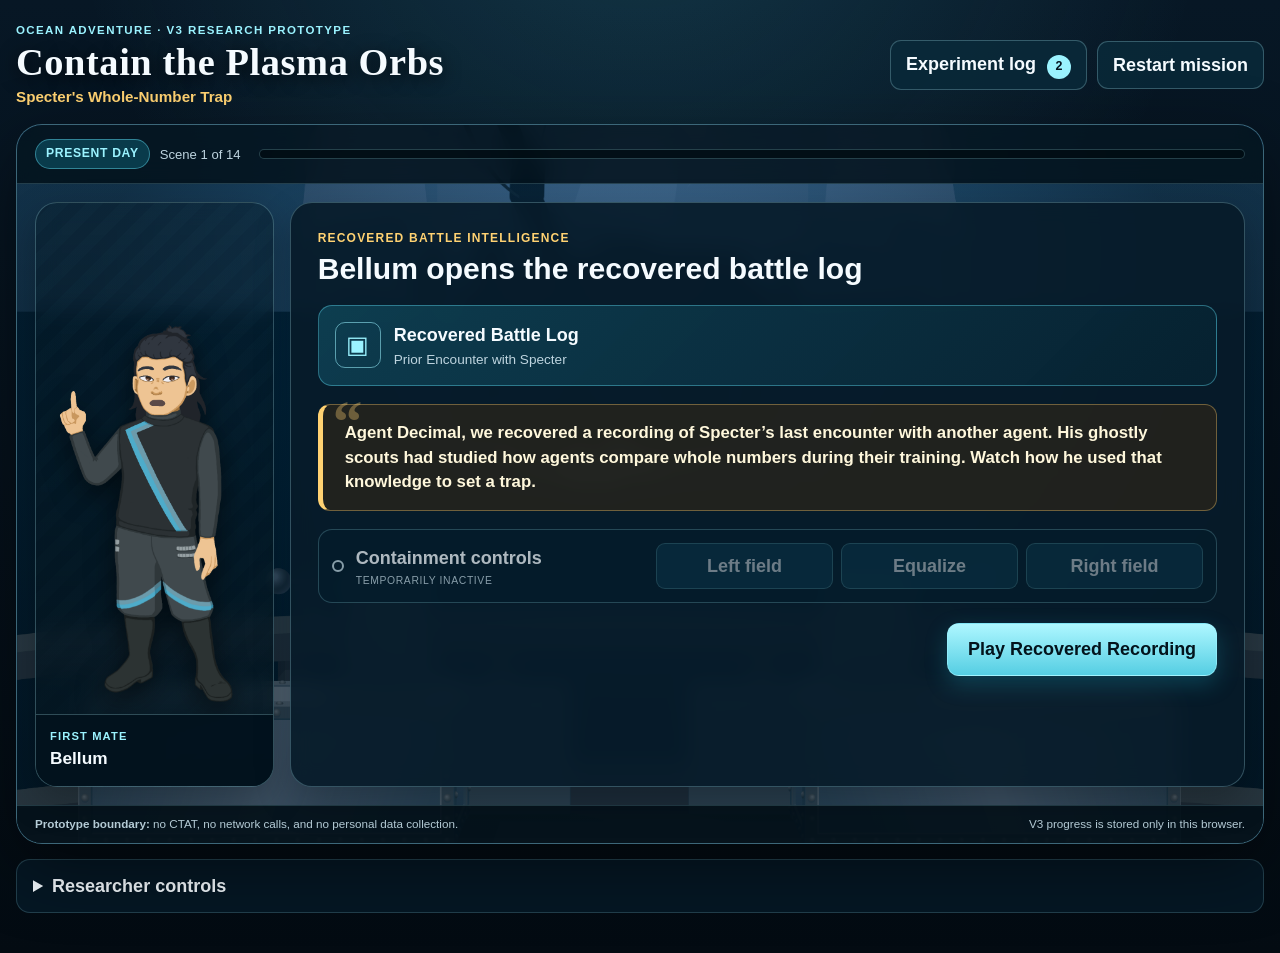
==== index.html @ 205484e8 "Publish whole-number-bias tutor" ====
<!doctype html>
<html lang="en">
<head>
  <meta charset="utf-8">
  <meta name="viewport" content="width=device-width, initial-scale=1">
  <meta name="color-scheme" content="dark">
  <meta name="description" content="A CTAT-free Ocean Adventure V3 research prototype for repairing deceptive overgeneralization in decimal comparison.">
  <title>Ocean Adventure — Specter’s Whole-Number Trap · V3</title>
  <link rel="icon" type="image/png" href="assets/bellum-headshot.png">
  <link rel="stylesheet" href="styles.css">
  <script defer src="app.js"></script>
</head>
<body>
  <a class="skip-link" href="#mission-frame">Skip to the mission</a>

  <div class="app-shell">
    <header class="app-header">
      <div class="brand-lockup">
        <p class="brand-kicker">Ocean Adventure · V3 research prototype</p>
        <h1>Contain the Plasma Orbs</h1>
        <p class="brand-subtitle">Specter's Whole-Number Trap</p>
      </div>

      <div class="app-actions" aria-label="Prototype controls">
        <button class="utility-button" id="log-toggle" type="button" aria-controls="log-drawer" aria-expanded="false">
          Experiment log <span class="count-badge" id="event-count">0</span>
        </button>
        <button class="utility-button" id="restart-button" type="button">Restart mission</button>
      </div>
    </header>

    <main class="mission-frame" id="mission-frame" tabindex="-1">
      <div class="scene-art" aria-hidden="true">
        <img class="ocean-background" src="assets/ocean-background.png" alt="">
        <div class="ocean-shade"></div>
        <img class="trap-deck" src="assets/trap-deck.png" alt="">
        <img class="trap-open-overlay" id="trap-open-overlay" src="assets/trap-open-left.png" alt="" hidden>
      </div>

      <header class="mission-header">
        <div class="mission-heading">
          <span class="phase-pill" id="phase-label">Mission briefing</span>
          <span class="screen-counter" id="screen-counter">Step 1</span>
        </div>
        <div class="progress-track" role="progressbar" aria-label="Mission progress" aria-valuemin="0" aria-valuemax="100" aria-valuenow="0" id="progress-track">
          <span class="progress-fill" id="progress-fill"></span>
        </div>
      </header>

      <div class="stage-layout">
        <aside class="character-card" id="character-card" aria-label="Current speaker">
          <div class="character-portrait-wrap">
            <img class="character-portrait" id="character-portrait" src="assets/first-mate-explain.png" alt="Bellum, Agent Decimal's First Mate">
          </div>
          <div class="speaker-tag">
            <span class="speaker-role" id="speaker-role">First Mate</span>
            <strong id="speaker-name">Bellum</strong>
          </div>
        </aside>

        <section class="screen-card" id="screen-mount" aria-live="off"></section>

        <aside class="radar-card" id="radar-panel" aria-labelledby="radar-title" hidden>
          <div class="radar-header">
            <div>
              <p class="radar-kicker">Training instrument</p>
              <h2 id="radar-title">Place-Value Radar</h2>
            </div>
            <span class="training-state" id="radar-state-badge">Training support</span>
          </div>
          <div class="radar-screen" id="radar-screen" aria-live="polite"></div>
        </aside>
      </div>

      <footer class="mission-footer">
        <p><strong>Prototype boundary:</strong> no CTAT, no network calls, and no personal data collection.</p>
        <span id="save-status" role="status" aria-live="polite">Progress is stored only in this browser.</span>
      </footer>
    </main>

    <details class="research-tools">
      <summary>Researcher controls</summary>
      <div class="research-tools-grid">
        <label for="screen-jump">
          Jump to a prototype screen
          <select id="screen-jump"></select>
        </label>
        <button class="secondary-button" id="jump-button" type="button">Jump</button>
        <button class="secondary-button" id="download-json" type="button">Download JSON log</button>
        <button class="secondary-button" id="download-csv" type="button">Download CSV log</button>
        <button class="danger-button" id="clear-data" type="button">Clear all local data</button>
      </div>
      <p class="research-note">Jumping is for design review. It is recorded in the local log and should not be used during a learner run.</p>
    </details>
  </div>

  <aside class="log-drawer" id="log-drawer" aria-labelledby="log-title" hidden>
    <div class="log-drawer-header">
      <div>
        <p class="radar-kicker">Local only</p>
        <h2 id="log-title">Experiment log</h2>
      </div>
      <button class="icon-button" id="log-close" type="button" aria-label="Close experiment log">×</button>
    </div>
    <p class="log-description">Initial comparisons and place-value proof actions are logged separately. No information leaves this device.</p>
    <div class="log-summary" id="log-summary"></div>
    <div class="log-table-wrap">
      <table>
        <thead>
          <tr>
            <th scope="col">Time</th>
            <th scope="col">Screen</th>
            <th scope="col">Event</th>
            <th scope="col">Response</th>
            <th scope="col">Correct</th>
          </tr>
        </thead>
        <tbody id="log-table-body"></tbody>
      </table>
    </div>
  </aside>

  <div class="drawer-backdrop" id="drawer-backdrop" hidden></div>
  <div class="toast" id="toast" role="status" aria-live="polite" hidden></div>
</body>
</html>
---- styles.css ----
:root {
  --ink: #f5fbff;
  --muted: #bed4df;
  --navy-950: #06131f;
  --navy-900: #091d2c;
  --navy-850: #0c2637;
  --navy-800: #10364a;
  --navy-700: #15516a;
  --cyan: #5ed7ed;
  --cyan-bright: #9bf3ff;
  --cyan-deep: #1687a1;
  --gold: #ffd272;
  --gold-deep: #b97917;
  --green: #7ce2a2;
  --green-deep: #155b3b;
  --red: #ff9a9a;
  --red-deep: #743039;
  --panel: rgba(7, 27, 41, 0.91);
  --panel-soft: rgba(13, 45, 62, 0.82);
  --border: rgba(164, 224, 237, 0.28);
  --shadow: 0 24px 70px rgba(0, 0, 0, 0.42);
  --radius-lg: 22px;
  --radius-md: 15px;
  --focus: 0 0 0 4px rgba(255, 210, 114, 0.48);
  font-family: Arial, Helvetica, sans-serif;
}

* {
  box-sizing: border-box;
}

[hidden] {
  display: none !important;
}

html {
  min-width: 320px;
  background: var(--navy-950);
}

body {
  min-height: 100vh;
  margin: 0;
  color: var(--ink);
  background:
    radial-gradient(circle at 50% -15%, rgba(68, 181, 211, 0.2), transparent 45%),
    linear-gradient(180deg, #071725 0%, #030b12 100%);
  font-size: 18px;
  line-height: 1.45;
}

button,
select,
input {
  font: inherit;
}

button,
select {
  min-height: 44px;
}

button {
  border: 0;
}

button:focus-visible,
select:focus-visible,
input:focus-visible,
summary:focus-visible,
[tabindex]:focus-visible {
  outline: none;
  box-shadow: var(--focus);
}

button:disabled {
  cursor: not-allowed;
  opacity: 0.62;
}

.skip-link {
  position: fixed;
  top: 10px;
  left: 10px;
  z-index: 100;
  padding: 10px 14px;
  color: var(--navy-950);
  background: var(--gold);
  border-radius: 8px;
  font-weight: 700;
  transform: translateY(-160%);
  transition: transform 160ms ease;
}

.skip-link:focus {
  transform: translateY(0);
}

.app-shell {
  width: min(1420px, calc(100% - 32px));
  margin: 0 auto;
  padding: 22px 0 40px;
}

.app-header {
  display: flex;
  align-items: center;
  justify-content: space-between;
  gap: 24px;
  margin-bottom: 16px;
}

.brand-lockup h1 {
  margin: 0;
  font-family: Georgia, "Times New Roman", serif;
  font-size: clamp(1.7rem, 3vw, 2.65rem);
  line-height: 1.05;
  letter-spacing: 0.015em;
  text-shadow: 0 3px 18px rgba(0, 0, 0, 0.75);
}

.brand-kicker,
.radar-kicker {
  margin: 0 0 3px;
  color: var(--cyan-bright);
  font-size: 0.72rem;
  font-weight: 800;
  letter-spacing: 0.12em;
  text-transform: uppercase;
}

.brand-subtitle {
  margin: 4px 0 0;
  color: var(--gold);
  font-size: 0.95rem;
  font-weight: 700;
}

.app-actions {
  display: flex;
  align-items: center;
  justify-content: flex-end;
  gap: 10px;
  flex-wrap: wrap;
}

.utility-button,
.secondary-button,
.danger-button,
.icon-button {
  cursor: pointer;
  border: 1px solid var(--border);
  border-radius: 11px;
  color: var(--ink);
  background: rgba(10, 42, 58, 0.88);
  font-weight: 700;
  transition: transform 140ms ease, border-color 140ms ease, background 140ms ease;
}

.utility-button,
.secondary-button,
.danger-button {
  padding: 10px 15px;
}

.utility-button:hover,
.secondary-button:hover,
.icon-button:hover {
  border-color: rgba(126, 231, 247, 0.7);
  background: rgba(18, 76, 97, 0.96);
  transform: translateY(-1px);
}

.danger-button {
  border-color: rgba(255, 154, 154, 0.48);
  color: #ffe7e7;
  background: rgba(99, 35, 43, 0.82);
}

.danger-button:hover {
  background: rgba(126, 42, 52, 0.96);
}

.count-badge {
  display: inline-grid;
  place-items: center;
  min-width: 24px;
  min-height: 24px;
  margin-left: 6px;
  padding: 0 6px;
  border-radius: 999px;
  color: var(--navy-950);
  background: var(--cyan-bright);
  font-size: 0.78rem;
}

.mission-frame {
  position: relative;
  isolation: isolate;
  display: flex;
  min-height: 720px;
  flex-direction: column;
  overflow: hidden;
  border: 1px solid rgba(151, 223, 239, 0.35);
  border-radius: 26px;
  background: #0a2638;
  box-shadow: var(--shadow);
}

.scene-art {
  position: absolute;
  inset: 0;
  z-index: -2;
  overflow: hidden;
}

.ocean-background,
.trap-deck,
.trap-open-overlay {
  position: absolute;
  width: 100%;
  height: 100%;
  object-fit: cover;
  object-position: center center;
}

.ocean-background {
  inset: 0;
  filter: saturate(0.95) contrast(1.06);
  transform: scale(1.015);
}

.ocean-shade {
  position: absolute;
  inset: 0;
  background:
    linear-gradient(180deg, rgba(4, 18, 28, 0.28), rgba(3, 14, 23, 0.67)),
    radial-gradient(circle at 50% 45%, transparent 0 24%, rgba(2, 15, 24, 0.52) 78%);
}

.trap-deck,
.trap-open-overlay {
  top: auto;
  bottom: -2%;
  height: 68%;
  object-position: center bottom;
  opacity: 0.34;
  pointer-events: none;
}

.trap-open-overlay {
  z-index: 1;
  opacity: 0.58;
  animation: trap-flash 900ms ease both;
}

.mission-header {
  display: grid;
  grid-template-columns: auto minmax(200px, 1fr);
  align-items: center;
  gap: 18px;
  padding: 14px 18px;
  border-bottom: 1px solid rgba(154, 224, 239, 0.2);
  background: rgba(3, 17, 27, 0.84);
  backdrop-filter: blur(12px);
}

.mission-heading {
  display: flex;
  align-items: center;
  gap: 10px;
}

.phase-pill {
  display: inline-flex;
  align-items: center;
  min-height: 30px;
  padding: 5px 10px;
  border: 1px solid rgba(96, 218, 238, 0.46);
  border-radius: 999px;
  color: var(--cyan-bright);
  background: rgba(14, 76, 95, 0.7);
  font-size: 0.76rem;
  font-weight: 800;
  letter-spacing: 0.055em;
  text-transform: uppercase;
}

.screen-counter {
  color: var(--muted);
  font-size: 0.82rem;
  white-space: nowrap;
}

.progress-track {
  position: relative;
  height: 10px;
  overflow: hidden;
  border: 1px solid rgba(151, 223, 239, 0.24);
  border-radius: 999px;
  background: rgba(0, 10, 17, 0.7);
}

.progress-fill {
  display: block;
  width: 0;
  height: 100%;
  border-radius: inherit;
  background: linear-gradient(90deg, var(--cyan-deep), var(--cyan-bright));
  box-shadow: 0 0 18px rgba(94, 215, 237, 0.6);
  transition: width 340ms ease;
}

.stage-layout {
  display: grid;
  grid-template-columns: minmax(155px, 0.65fr) minmax(460px, 1.85fr) minmax(235px, 0.95fr);
  gap: 16px;
  flex: 1;
  align-items: stretch;
  padding: 18px;
}

.character-card,
.screen-card,
.radar-card {
  border: 1px solid var(--border);
  border-radius: var(--radius-lg);
  box-shadow: 0 14px 36px rgba(0, 0, 0, 0.24);
  backdrop-filter: blur(10px);
}

.character-card {
  position: relative;
  display: flex;
  min-height: 0;
  flex-direction: column;
  justify-content: flex-end;
  overflow: hidden;
  background:
    linear-gradient(180deg, rgba(5, 25, 38, 0.46), rgba(4, 22, 33, 0.92)),
    repeating-linear-gradient(135deg, transparent 0 12px, rgba(94, 215, 237, 0.035) 12px 24px);
}

.character-portrait-wrap {
  display: flex;
  min-height: 300px;
  flex: 1;
  align-items: flex-end;
  justify-content: center;
  overflow: hidden;
  padding: 12px 6px 0;
}

.character-portrait {
  display: block;
  width: min(100%, 250px);
  max-height: 430px;
  object-fit: contain;
  object-position: center bottom;
  filter: drop-shadow(0 10px 14px rgba(0, 0, 0, 0.52));
  animation: character-in 320ms ease both;
}

.speaker-tag {
  position: relative;
  z-index: 2;
  padding: 13px 14px 15px;
  border-top: 1px solid var(--border);
  background: rgba(3, 19, 30, 0.93);
}

.speaker-tag strong {
  display: block;
  font-size: 1.08rem;
}

.speaker-role {
  display: block;
  margin-bottom: 2px;
  color: var(--cyan-bright);
  font-size: 0.7rem;
  font-weight: 800;
  letter-spacing: 0.1em;
  text-transform: uppercase;
}

.screen-card {
  min-width: 0;
  padding: clamp(18px, 2.1vw, 28px);
  background: var(--panel);
}

.screen-card h2,
.radar-card h2,
.log-drawer h2 {
  margin: 0;
  line-height: 1.14;
}

.screen-card h2 {
  font-size: clamp(1.45rem, 2.35vw, 2.05rem);
}

.screen-kicker {
  margin: 0 0 5px;
  color: var(--gold);
  font-size: 0.75rem;
  font-weight: 800;
  letter-spacing: 0.1em;
  text-transform: uppercase;
}

.screen-lead {
  margin: 10px 0 0;
  color: #e9f8ff;
  font-size: 1.02rem;
}

.dialogue-quote {
  position: relative;
  margin: 18px 0;
  padding: 16px 18px 16px 22px;
  border: 1px solid rgba(255, 210, 114, 0.36);
  border-left: 5px solid var(--gold);
  border-radius: 12px;
  color: #fff8dc;
  background: rgba(80, 48, 12, 0.36);
  font-size: 1.05rem;
  font-weight: 700;
}

.dialogue-quote::before {
  content: "“";
  position: absolute;
  top: -12px;
  left: 10px;
  color: rgba(255, 210, 114, 0.35);
  font-family: Georgia, serif;
  font-size: 3.7rem;
  line-height: 1;
}

.info-callout,
.boundary-card,
.sail-card,
.feedback-panel {
  border-radius: var(--radius-md);
}

.info-callout {
  display: flex;
  gap: 12px;
  align-items: flex-start;
  margin: 18px 0;
  padding: 14px 16px;
  border: 1px solid rgba(94, 215, 237, 0.3);
  color: #dff9ff;
  background: rgba(20, 96, 117, 0.3);
}

.callout-icon {
  display: inline-grid;
  width: 30px;
  height: 30px;
  flex: 0 0 30px;
  place-items: center;
  border-radius: 50%;
  color: var(--navy-950);
  background: var(--cyan-bright);
  font-weight: 900;
}

.screen-actions {
  display: flex;
  align-items: center;
  justify-content: flex-end;
  gap: 10px;
  margin-top: 20px;
}

.primary-button {
  min-height: 50px;
  padding: 12px 20px;
  cursor: pointer;
  border: 1px solid rgba(155, 243, 255, 0.64);
  border-radius: 12px;
  color: #03131c;
  background: linear-gradient(180deg, #aef7ff, #55cee3);
  box-shadow: 0 8px 22px rgba(24, 153, 179, 0.3);
  font-weight: 900;
  transition: transform 140ms ease, filter 140ms ease;
}

.primary-button:hover:not(:disabled) {
  filter: brightness(1.07);
  transform: translateY(-2px);
}

.trial-intro {
  margin-bottom: 14px;
}

.orb-readings {
  display: grid;
  grid-template-columns: minmax(0, 1fr) auto minmax(0, 1fr);
  gap: 12px;
  align-items: center;
  margin: 16px 0 20px;
}

.orb-card {
  position: relative;
  display: grid;
  min-height: 112px;
  place-items: center;
  overflow: hidden;
  padding: 14px 12px;
  border: 1px solid rgba(151, 223, 239, 0.4);
  border-radius: 18px;
  background:
    radial-gradient(circle at 50% 42%, rgba(95, 225, 244, 0.22), transparent 42%),
    rgba(7, 39, 55, 0.88);
}

.orb-card img {
  position: absolute;
  top: 50%;
  left: 50%;
  width: 96px;
  height: 96px;
  object-fit: contain;
  opacity: 0.42;
  filter: drop-shadow(0 0 14px rgba(129, 234, 255, 0.6));
  transform: translate(-50%, -50%);
  animation: orb-drift 3.8s ease-in-out infinite;
}

.orb-card:nth-child(3) img {
  animation-delay: -1.7s;
}

.orb-side-label,
.orb-value {
  position: relative;
  z-index: 1;
}

.orb-side-label {
  align-self: start;
  color: var(--muted);
  font-size: 0.66rem;
  font-weight: 800;
  letter-spacing: 0.12em;
  text-transform: uppercase;
}

.orb-value {
  align-self: end;
  color: white;
  font-size: clamp(2rem, 4.5vw, 3.25rem);
  font-weight: 900;
  letter-spacing: 0.015em;
  line-height: 1;
  text-shadow: 0 4px 14px rgba(0, 0, 0, 0.8);
}

.versus-badge {
  display: grid;
  width: 42px;
  height: 42px;
  place-items: center;
  border: 1px solid rgba(255, 210, 114, 0.48);
  border-radius: 50%;
  color: var(--gold);
  background: rgba(5, 24, 36, 0.88);
  font-size: 0.76rem;
  font-weight: 900;
}

.trial-form {
  display: grid;
  gap: 14px;
}

.question-group {
  min-width: 0;
  margin: 0;
  padding: 0;
  border: 0;
}

.question-group legend {
  width: 100%;
  margin-bottom: 9px;
  color: white;
  font-weight: 800;
}

.question-number {
  display: inline-grid;
  width: 26px;
  height: 26px;
  margin-right: 6px;
  place-items: center;
  border-radius: 50%;
  color: var(--navy-950);
  background: var(--gold);
  font-size: 0.78rem;
}

.choice-grid {
  display: grid;
  grid-template-columns: repeat(2, minmax(0, 1fr));
  gap: 9px;
}

.choice-grid.three-up {
  grid-template-columns: repeat(3, minmax(0, 1fr));
}

.choice-chip {
  position: relative;
  display: flex;
  min-height: 50px;
  align-items: center;
  gap: 9px;
  padding: 10px 12px;
  cursor: pointer;
  border: 1px solid rgba(167, 218, 230, 0.3);
  border-radius: 11px;
  background: rgba(15, 58, 76, 0.72);
  transition: border-color 140ms ease, background 140ms ease, transform 140ms ease;
}

.choice-chip:hover {
  border-color: rgba(155, 243, 255, 0.68);
  background: rgba(22, 80, 100, 0.82);
}

.choice-chip:has(input:checked) {
  border-color: var(--gold);
  background: rgba(132, 86, 21, 0.46);
  box-shadow: 0 0 0 2px rgba(255, 210, 114, 0.18);
}

.choice-chip:has(input:disabled) {
  cursor: default;
}

.choice-chip input {
  width: 20px;
  height: 20px;
  flex: 0 0 20px;
  accent-color: var(--gold);
}

.choice-main {
  display: block;
  font-weight: 800;
}

.choice-detail {
  display: block;
  color: var(--muted);
  font-size: 0.78rem;
}

.form-message {
  min-height: 24px;
  margin: 0;
  color: var(--gold);
  font-size: 0.86rem;
  font-weight: 700;
}

.feedback-panel {
  padding: 15px 16px;
  border: 1px solid rgba(151, 223, 239, 0.34);
  background: rgba(6, 35, 49, 0.92);
}

.feedback-panel.success {
  border-color: rgba(124, 226, 162, 0.56);
  background: rgba(21, 91, 59, 0.38);
}

.feedback-panel.retry {
  border-color: rgba(255, 210, 114, 0.52);
  background: rgba(117, 75, 18, 0.35);
}

.feedback-panel.reveal {
  border-color: rgba(255, 154, 154, 0.5);
  background: rgba(116, 48, 57, 0.36);
}

.feedback-title {
  display: flex;
  align-items: center;
  gap: 8px;
  margin: 0 0 5px;
  font-size: 1rem;
}

.feedback-panel p {
  margin: 7px 0 0;
}

.feedback-detail {
  color: #e7f7fb;
  font-size: 0.9rem;
}

.rule-grid {
  display: grid;
  grid-template-columns: repeat(2, minmax(0, 1fr));
  gap: 13px;
  margin: 18px 0;
}

.boundary-card {
  padding: 16px;
  border: 1px solid rgba(151, 223, 239, 0.34);
  background: rgba(8, 43, 59, 0.82);
}

.boundary-card.new-boundary {
  border-color: rgba(255, 210, 114, 0.5);
  background: rgba(91, 60, 18, 0.4);
}

.boundary-label {
  display: block;
  margin-bottom: 6px;
  color: var(--cyan-bright);
  font-size: 0.72rem;
  font-weight: 900;
  letter-spacing: 0.1em;
  text-transform: uppercase;
}

.new-boundary .boundary-label {
  color: var(--gold);
}

.boundary-card p {
  margin: 0;
}

.sail-grid {
  display: grid;
  grid-template-columns: repeat(4, minmax(0, 1fr));
  gap: 9px;
  margin: 15px 0;
}

.sail-card {
  min-width: 0;
  padding: 12px 10px;
  border: 1px solid rgba(94, 215, 237, 0.3);
  background: rgba(14, 69, 87, 0.5);
  text-align: center;
}

.sail-letter {
  display: grid;
  width: 35px;
  height: 35px;
  margin: 0 auto 6px;
  place-items: center;
  border-radius: 50%;
  color: var(--navy-950);
  background: var(--cyan-bright);
  font-weight: 900;
}

.sail-card strong {
  display: block;
  margin-bottom: 3px;
}

.sail-card span:last-child {
  display: block;
  color: var(--muted);
  font-size: 0.75rem;
}

.radar-card {
  display: flex;
  min-width: 0;
  flex-direction: column;
  overflow: hidden;
  background: rgba(4, 25, 36, 0.92);
}

.radar-header {
  display: flex;
  align-items: flex-start;
  justify-content: space-between;
  gap: 10px;
  padding: 15px;
  border-bottom: 1px solid var(--border);
  background: rgba(10, 49, 64, 0.88);
}

.radar-header h2 {
  font-size: 1.08rem;
}

.battery {
  display: flex;
  flex-direction: column;
  align-items: flex-end;
  gap: 3px;
}

.battery-shell {
  position: relative;
  display: block;
  width: 48px;
  height: 18px;
  padding: 2px;
  border: 2px solid #c8e7ee;
  border-radius: 4px;
}

.battery-shell::after {
  content: "";
  position: absolute;
  top: 3px;
  right: -6px;
  width: 4px;
  height: 8px;
  border-radius: 0 2px 2px 0;
  background: #c8e7ee;
}

.battery-level {
  display: block;
  width: 100%;
  height: 100%;
  border-radius: 1px;
  background: var(--green);
  transition: width 300ms ease, background 300ms ease;
}

.battery-text {
  color: var(--muted);
  font-size: 0.7rem;
  font-weight: 800;
}

.radar-screen {
  position: relative;
  display: flex;
  min-height: 0;
  flex: 1;
  flex-direction: column;
  overflow: hidden;
  padding: 17px 15px;
  background:
    linear-gradient(rgba(56, 188, 208, 0.055) 1px, transparent 1px),
    linear-gradient(90deg, rgba(56, 188, 208, 0.055) 1px, transparent 1px),
    radial-gradient(circle at 50% 30%, rgba(37, 174, 199, 0.15), transparent 48%),
    #031720;
  background-size: 20px 20px, 20px 20px, auto, auto;
}

.radar-screen::after {
  content: "";
  position: absolute;
  inset: -15%;
  pointer-events: none;
  background: conic-gradient(from 0deg at 50% 50%, transparent 0 79%, rgba(95, 229, 246, 0.18) 86%, transparent 92%);
  animation: radar-sweep 4s linear infinite;
}

.radar-content {
  position: relative;
  z-index: 1;
}

.radar-status {
  display: inline-flex;
  align-items: center;
  gap: 7px;
  margin-bottom: 10px;
  color: var(--cyan-bright);
  font-size: 0.72rem;
  font-weight: 900;
  letter-spacing: 0.09em;
  text-transform: uppercase;
}

.status-dot {
  width: 10px;
  height: 10px;
  border: 2px solid currentColor;
  border-radius: 50%;
  box-shadow: 0 0 10px currentColor;
}

.radar-alert {
  margin: 0 0 13px;
  color: #eaffff;
  font-weight: 800;
}

.radar-copy {
  margin: 0;
  color: var(--muted);
  font-size: 0.86rem;
}

.alignment-display {
  display: grid;
  gap: 8px;
  margin: 16px 0;
  padding: 13px;
  border: 1px solid rgba(94, 215, 237, 0.34);
  border-radius: 12px;
  background: rgba(2, 16, 24, 0.76);
}

.aligned-row {
  display: grid;
  grid-template-columns: 30px 1fr;
  align-items: center;
  gap: 8px;
}

.row-label {
  color: var(--muted);
  font-size: 0.65rem;
  font-weight: 900;
}

.digit-string {
  display: flex;
  justify-content: center;
  font-family: "Courier New", monospace;
  font-size: clamp(1.5rem, 2.6vw, 2.15rem);
  font-weight: 900;
  letter-spacing: 0.06em;
}

.digit {
  display: inline-grid;
  min-width: 0.72em;
  place-items: center;
  border-radius: 4px;
}

.digit.difference {
  color: #081821;
  background: var(--gold);
  box-shadow: 0 0 14px rgba(255, 210, 114, 0.5);
}

.manual-screen {
  display: grid;
  min-height: 250px;
  place-items: center;
  text-align: center;
}

.manual-icon {
  display: grid;
  width: 72px;
  height: 72px;
  margin: 0 auto 12px;
  place-items: center;
  border: 2px solid rgba(190, 212, 223, 0.42);
  border-radius: 50%;
  color: var(--muted);
  background: rgba(6, 28, 39, 0.8);
  font-size: 1.8rem;
}

.radar-screen.manual::after,
.radar-screen.complete::after {
  display: none;
}

.radar-screen.manual {
  background:
    repeating-linear-gradient(0deg, transparent 0 3px, rgba(188, 212, 222, 0.035) 3px 4px),
    #07151c;
}

.mission-footer {
  display: flex;
  align-items: center;
  justify-content: space-between;
  gap: 14px;
  padding: 10px 18px;
  border-top: 1px solid rgba(151, 223, 239, 0.2);
  color: #b8cfda;
  background: rgba(3, 16, 25, 0.9);
  font-size: 0.73rem;
}

.mission-footer p {
  margin: 0;
}

.research-tools {
  margin-top: 15px;
  border: 1px solid rgba(151, 223, 239, 0.2);
  border-radius: 14px;
  color: var(--muted);
  background: rgba(7, 27, 41, 0.78);
}

.research-tools summary {
  padding: 13px 16px;
  cursor: pointer;
  color: var(--ink);
  font-weight: 800;
}

.research-tools-grid {
  display: grid;
  grid-template-columns: minmax(260px, 1fr) repeat(4, auto);
  gap: 10px;
  align-items: end;
  padding: 2px 16px 14px;
}

.research-tools label {
  display: grid;
  gap: 5px;
  font-size: 0.78rem;
  font-weight: 700;
}

.research-tools select {
  width: 100%;
  padding: 8px 10px;
  border: 1px solid var(--border);
  border-radius: 9px;
  color: var(--ink);
  background: #0a3041;
}

.research-note {
  margin: 0;
  padding: 0 16px 14px;
  font-size: 0.76rem;
}

.log-drawer {
  position: fixed;
  top: 0;
  right: 0;
  z-index: 60;
  width: min(720px, 100%);
  height: 100vh;
  overflow: auto;
  padding: 22px;
  border-left: 1px solid rgba(151, 223, 239, 0.34);
  color: var(--ink);
  background: #061923;
  box-shadow: -22px 0 60px rgba(0, 0, 0, 0.48);
}

.log-drawer-header {
  display: flex;
  align-items: flex-start;
  justify-content: space-between;
  gap: 16px;
}

.icon-button {
  display: grid;
  width: 46px;
  height: 46px;
  place-items: center;
  padding: 0;
  font-size: 1.65rem;
}

.log-description {
  color: var(--muted);
}

.log-summary {
  display: grid;
  grid-template-columns: repeat(3, minmax(0, 1fr));
  gap: 10px;
  margin: 16px 0;
}

.summary-stat {
  padding: 12px;
  border: 1px solid var(--border);
  border-radius: 11px;
  background: rgba(13, 56, 73, 0.62);
}

.summary-stat strong {
  display: block;
  color: var(--cyan-bright);
  font-size: 1.35rem;
}

.summary-stat span {
  color: var(--muted);
  font-size: 0.74rem;
}

.log-table-wrap {
  overflow: auto;
  border: 1px solid var(--border);
  border-radius: 12px;
}

.log-table-wrap table {
  width: 100%;
  border-collapse: collapse;
  font-size: 0.74rem;
}

.log-table-wrap th,
.log-table-wrap td {
  padding: 9px 10px;
  border-bottom: 1px solid rgba(151, 223, 239, 0.14);
  text-align: left;
  vertical-align: top;
}

.log-table-wrap th {
  position: sticky;
  top: 0;
  color: var(--cyan-bright);
  background: #0a3041;
}

.drawer-backdrop {
  position: fixed;
  inset: 0;
  z-index: 50;
  background: rgba(0, 0, 0, 0.58);
}

.toast {
  position: fixed;
  right: 20px;
  bottom: 20px;
  z-index: 80;
  max-width: min(440px, calc(100% - 40px));
  padding: 13px 16px;
  border: 1px solid rgba(155, 243, 255, 0.58);
  border-radius: 12px;
  color: var(--ink);
  background: #0a3b4d;
  box-shadow: 0 16px 38px rgba(0, 0, 0, 0.4);
  font-weight: 700;
}

.debrief-options {
  display: grid;
  gap: 9px;
  margin: 18px 0;
}

.debrief-options .choice-chip {
  align-items: flex-start;
}

.completion-grid {
  display: grid;
  grid-template-columns: repeat(3, minmax(0, 1fr));
  gap: 10px;
  margin: 18px 0;
}

.completion-stat {
  padding: 14px;
  border: 1px solid var(--border);
  border-radius: 12px;
  background: rgba(11, 57, 74, 0.7);
  text-align: center;
}

.completion-stat strong {
  display: block;
  color: var(--cyan-bright);
  font-size: 1.65rem;
}

.completion-stat span {
  color: var(--muted);
  font-size: 0.76rem;
}

.completion-actions {
  display: flex;
  flex-wrap: wrap;
  gap: 9px;
  justify-content: flex-end;
}

.hidden-visually {
  position: absolute !important;
  width: 1px !important;
  height: 1px !important;
  overflow: hidden !important;
  clip: rect(1px, 1px, 1px, 1px) !important;
  white-space: nowrap !important;
}

@keyframes radar-sweep {
  to { transform: rotate(360deg); }
}

@keyframes orb-drift {
  0%, 100% { transform: translate(-50%, -53%) scale(0.97); }
  50% { transform: translate(-50%, -47%) scale(1.03); }
}

@keyframes character-in {
  from { opacity: 0; transform: translateY(16px); }
  to { opacity: 1; transform: translateY(0); }
}

@keyframes trap-flash {
  0% { opacity: 0; }
  25% { opacity: 0.72; }
  100% { opacity: 0.52; }
}

@media (max-width: 1120px) {
  .stage-layout {
    grid-template-columns: 150px minmax(440px, 1fr) 225px;
    gap: 12px;
    padding: 14px;
  }

  .screen-card {
    padding: 20px;
  }

  .research-tools-grid {
    grid-template-columns: minmax(240px, 1fr) repeat(2, auto);
  }
}

@media (max-width: 930px) {
  .mission-frame {
    min-height: auto;
  }

  .stage-layout {
    grid-template-columns: 135px minmax(0, 1fr);
  }

  .radar-card {
    grid-column: 1 / -1;
    min-height: 310px;
  }

  .radar-header {
    padding: 12px 15px;
  }

  .character-portrait-wrap {
    min-height: 220px;
  }

  .character-portrait {
    max-height: 330px;
  }

  .research-tools-grid {
    grid-template-columns: repeat(2, minmax(0, 1fr));
  }
}

@media (max-width: 720px) {
  body {
    font-size: 17px;
  }

  .app-shell {
    width: min(100% - 20px, 1420px);
    padding-top: 12px;
  }

  .app-header {
    align-items: flex-start;
    flex-direction: column;
  }

  .app-actions {
    width: 100%;
    justify-content: flex-start;
  }

  .mission-header {
    grid-template-columns: 1fr;
  }

  .stage-layout {
    grid-template-columns: 1fr;
    padding: 10px;
  }

  .character-card {
    display: grid;
    grid-template-columns: 104px 1fr;
    min-height: 118px;
  }

  .character-portrait-wrap {
    min-height: 118px;
    padding: 5px;
  }

  .character-portrait {
    max-height: 118px;
  }

  .speaker-tag {
    display: flex;
    flex-direction: column;
    justify-content: center;
    border-top: 0;
    border-left: 1px solid var(--border);
  }

  .screen-card,
  .radar-card {
    grid-column: 1;
  }

  .screen-card {
    padding: 17px;
  }

  .choice-grid,
  .choice-grid.three-up,
  .rule-grid,
  .sail-grid,
  .completion-grid,
  .log-summary {
    grid-template-columns: 1fr;
  }

  .orb-readings {
    gap: 7px;
  }

  .orb-card {
    min-height: 102px;
  }

  .versus-badge {
    width: 34px;
    height: 34px;
  }

  .mission-footer {
    align-items: flex-start;
    flex-direction: column;
  }

  .research-tools-grid {
    grid-template-columns: 1fr;
  }

  .completion-actions,
  .screen-actions {
    align-items: stretch;
    flex-direction: column;
  }

  .completion-actions button,
  .screen-actions button {
    width: 100%;
  }
}

@media (prefers-reduced-motion: reduce) {
  *,
  *::before,
  *::after {
    scroll-behavior: auto !important;
    animation-duration: 0.001ms !important;
    animation-iteration-count: 1 !important;
    transition-duration: 0.001ms !important;
  }
}

/* V3 recovered-recording sequence and place-value interactions */

.stage-layout.radar-absent {
  grid-template-columns: minmax(155px, 0.6fr) minmax(520px, 2.4fr);
}

.training-state {
  display: inline-flex;
  align-items: center;
  min-height: 30px;
  padding: 5px 10px;
  border: 1px solid rgba(255, 210, 114, 0.4);
  border-radius: 999px;
  color: var(--gold);
  background: rgba(80, 48, 12, 0.34);
  font-size: 0.7rem;
  font-weight: 800;
  letter-spacing: 0.04em;
  text-transform: uppercase;
}

.recording-panel,
.archive-banner,
.number-type-badge,
.locked-answer,
.navigation-log,
.manual-handoff-note {
  display: flex;
  align-items: center;
}

.recording-panel {
  gap: 13px;
  margin: 18px 0;
  padding: 16px;
  border: 1px solid rgba(94, 215, 237, 0.42);
  border-radius: 14px;
  background: linear-gradient(135deg, rgba(16, 73, 92, 0.75), rgba(7, 35, 50, 0.86));
}

.recording-panel .recording-icon {
  display: grid;
  width: 46px;
  height: 46px;
  flex: 0 0 46px;
  place-items: center;
  border: 1px solid rgba(155, 243, 255, 0.55);
  border-radius: 10px;
  color: var(--cyan-bright);
  font-size: 1.5rem;
}

.recording-panel strong,
.recording-panel span:not(.recording-icon) {
  display: block;
}

.recording-panel span:not(.recording-icon) {
  margin-top: 2px;
  color: var(--muted);
  font-size: 0.85rem;
}

.archive-banner {
  justify-content: center;
  gap: 9px;
  margin: -6px -6px 18px;
  padding: 8px 12px;
  border: 1px solid rgba(255, 210, 114, 0.42);
  border-radius: 10px;
  color: #fff0bd;
  background: repeating-linear-gradient(135deg, rgba(100, 62, 13, 0.7) 0 12px, rgba(63, 39, 10, 0.78) 12px 24px);
  font-size: 0.72rem;
  letter-spacing: 0.085em;
  text-transform: uppercase;
}

.archive-banner span:last-child {
  color: #e7d6a5;
  letter-spacing: 0.02em;
  text-transform: none;
}

.archive-banner.frozen {
  border-style: dashed;
  background: repeating-linear-gradient(135deg, rgba(35, 76, 88, 0.74) 0 12px, rgba(22, 51, 63, 0.82) 12px 24px);
}

.is-archived .screen-card {
  border-color: rgba(255, 210, 114, 0.34);
  background: rgba(25, 26, 33, 0.94);
}

.number-type-badge {
  width: max-content;
  gap: 8px;
  margin: 13px 0 4px;
  padding: 6px 11px;
  border: 1px solid rgba(155, 243, 255, 0.42);
  border-radius: 8px 20px 20px 8px;
  color: var(--cyan-bright);
  background: rgba(13, 76, 97, 0.64);
  font-size: 0.72rem;
  letter-spacing: 0.09em;
}

.number-type-badge > span {
  display: grid;
  width: 24px;
  height: 24px;
  place-items: center;
  border-radius: 6px;
  color: var(--navy-950);
  background: var(--cyan-bright);
  font-size: 1rem;
  font-weight: 900;
}

.replay-dialogue {
  display: grid;
  gap: 8px;
  margin: 15px 0;
}

.replay-dialogue p {
  margin: 0;
  padding: 11px 13px;
  border-left: 4px solid rgba(255, 210, 114, 0.72);
  border-radius: 8px;
  background: rgba(47, 42, 31, 0.74);
}

.replay-status,
.containment-overload {
  display: flex;
  align-items: center;
  gap: 12px;
  padding: 15px 17px;
  border-radius: 13px;
  font-weight: 900;
  letter-spacing: 0.025em;
}

.replay-status.success {
  border: 1px solid rgba(124, 226, 162, 0.55);
  color: #ddffea;
  background: rgba(21, 91, 59, 0.5);
}

.status-symbol {
  display: grid;
  width: 34px;
  height: 34px;
  flex: 0 0 34px;
  place-items: center;
  border: 2px solid currentColor;
  border-radius: 50%;
}

.specter-line {
  margin-bottom: 4px;
}

.containment-overload {
  border: 2px solid rgba(255, 154, 154, 0.65);
  color: #fff1f1;
  background: repeating-linear-gradient(-45deg, rgba(116, 48, 57, 0.75) 0 12px, rgba(68, 32, 39, 0.82) 12px 24px);
  animation: containment-overload 720ms ease both;
}

.containment-overload > div {
  display: grid;
  gap: 2px;
}

.containment-overload span:not(.large-x) {
  color: #ffe1e1;
  font-size: 0.82rem;
  font-weight: 600;
  letter-spacing: 0;
}

.large-x,
.failure-x {
  display: grid;
  place-items: center;
  border: 3px solid currentColor;
  border-radius: 50%;
  line-height: 1;
}

.large-x {
  width: 52px;
  height: 52px;
  flex: 0 0 52px;
  font-size: 1.7rem;
}

.failure-copy,
.containment-success {
  margin: 10px 0 0;
  padding: 10px 13px;
  border-radius: 10px;
  color: #ffe4e4;
  background: rgba(74, 29, 37, 0.62);
  font-weight: 800;
}

.containment-success {
  color: #dcffea;
  background: rgba(21, 91, 59, 0.48);
}

.failure-stage {
  min-height: 500px;
  display: flex;
  flex-direction: column;
  justify-content: center;
}

.failure-heading {
  display: flex;
  align-items: center;
  justify-content: center;
  gap: 16px;
  color: #fff;
  font-size: clamp(1.75rem, 3.8vw, 3.2rem) !important;
  letter-spacing: 0.045em;
  text-align: center;
  text-shadow: 0 4px 20px rgba(0, 0, 0, 0.85);
  animation: failure-snap 700ms cubic-bezier(.2, .85, .25, 1.25) both;
}

.failure-x {
  width: 74px;
  height: 74px;
  flex: 0 0 74px;
  color: #fff;
  background: rgba(126, 37, 49, 0.9);
  font-size: 2.2rem;
}

.containment-failed {
  opacity: 0;
  margin: 18px auto 4px;
  padding: 10px 18px;
  border: 2px dashed #fff;
  color: white;
  background: rgba(116, 48, 57, 0.86);
  font-size: clamp(1.1rem, 2.3vw, 1.55rem);
  font-weight: 900;
  letter-spacing: 0.11em;
  text-align: center;
  animation: containment-message-in 420ms ease 720ms both;
}

.specter-laugh {
  font-size: clamp(1.1rem, 2.5vw, 1.5rem);
  text-align: center;
}

.character-card.dramatic-specter {
  border-color: rgba(255, 210, 114, 0.68);
  box-shadow: 0 0 0 2px rgba(255, 210, 114, 0.2), 0 20px 55px rgba(0, 0, 0, 0.55);
}

.character-card.dramatic-specter .character-portrait {
  width: min(135%, 390px);
  max-height: 560px;
  animation: specter-reveal 820ms cubic-bezier(.18, .82, .24, 1.18) both;
}

.failure-active .trap-open-overlay {
  opacity: 0.74;
  filter: saturate(1.2) contrast(1.1);
}

.orb-readings.orbs-paused .orb-card img,
.interactive-comparison .orb-card img {
  animation-play-state: paused;
}

.orb-readings.right-chosen .orb-card:nth-child(3) {
  border: 2px solid rgba(255, 154, 154, 0.7);
  box-shadow: inset 0 0 28px rgba(255, 80, 97, 0.18);
}

.orb-readings.left-contained .orb-card:first-child,
.orb-readings.right-contained .orb-card:nth-child(3),
.orb-readings.equal-contained .orb-card {
  border: 2px solid rgba(124, 226, 162, 0.78);
  box-shadow: inset 0 0 32px rgba(124, 226, 162, 0.18), 0 0 0 3px rgba(124, 226, 162, 0.1);
}

.mission-controls-preview {
  display: grid;
  grid-template-columns: minmax(180px, 1.25fr) repeat(3, minmax(90px, 0.7fr));
  gap: 8px;
  margin-top: 18px;
  padding: 13px;
  border: 1px solid rgba(151, 223, 239, 0.32);
  border-radius: 14px;
  background: rgba(4, 29, 43, 0.8);
}

.mission-controls-preview > div {
  display: grid;
  grid-template-columns: 16px 1fr;
  column-gap: 8px;
  align-items: center;
}

.mission-controls-preview small {
  grid-column: 2;
  color: var(--muted);
  font-size: 0.65rem;
  letter-spacing: 0.06em;
}

.control-light {
  grid-row: 1 / 3;
  width: 12px;
  height: 12px;
  border: 2px solid currentColor;
  border-radius: 50%;
  color: var(--muted);
  background: transparent;
}

.mission-controls-preview.active .control-light {
  color: var(--green);
  background: var(--green);
  box-shadow: 0 0 12px rgba(124, 226, 162, 0.7);
}

.mission-controls-preview button {
  min-height: 46px;
  padding: 8px;
  border: 1px solid rgba(151, 223, 239, 0.36);
  border-radius: 9px;
  color: var(--ink);
  background: rgba(14, 69, 89, 0.78);
  font-weight: 800;
}

.mission-controls-preview.active button:disabled {
  opacity: 0.78;
}

.mission-controls-preview.inactive {
  opacity: 0.7;
}

.alignment-workbench,
.proof-workbench {
  margin-top: 18px;
  padding: 17px;
  border: 1px solid rgba(94, 215, 237, 0.34);
  border-radius: 15px;
  background: rgba(7, 38, 54, 0.82);
}

.alignment-workbench h3,
.proof-workbench h3 {
  margin: 0 0 13px;
  font-size: 1rem;
}

.horizontal-readings {
  display: grid;
  grid-template-columns: minmax(0, 1fr) auto minmax(0, 1fr);
  gap: 12px;
  align-items: center;
}

.align-number {
  display: flex;
  min-height: 94px;
  align-items: center;
  justify-content: center;
  padding: 12px;
  border: 1px solid rgba(155, 243, 255, 0.28);
  border-radius: 13px;
  background: rgba(4, 24, 37, 0.86);
}

.align-char,
.raw-digit-button,
.digit-button {
  cursor: pointer;
  color: white;
  font-weight: 900;
}

.align-char {
  width: 52px;
  min-height: 58px;
  padding: 2px;
  border: 1px solid transparent;
  border-radius: 9px;
  background: transparent;
  font-size: clamp(2rem, 4.7vw, 3.2rem);
}

.align-char:hover,
.raw-digit-button:hover,
.digit-button:hover {
  border-color: var(--cyan-bright);
  background: rgba(27, 107, 128, 0.72);
}

.align-char.decimal-point {
  color: var(--gold);
  border-color: rgba(255, 210, 114, 0.38);
}

.align-char.selected,
.raw-digit-button.selected,
.digit-button.selected {
  border-color: var(--gold);
  color: #fff7d8;
  background: rgba(139, 91, 22, 0.72);
  box-shadow: 0 0 0 3px rgba(255, 210, 114, 0.16);
}

.selection-status,
.interaction-note {
  min-height: 25px;
  margin: 10px 0 0;
  color: var(--muted);
  font-size: 0.84rem;
}

.place-grid {
  display: grid;
  grid-template-columns: 64px repeat(var(--data-columns), minmax(58px, 1fr));
  gap: 6px;
  align-items: stretch;
  margin: 15px 0;
  overflow-x: auto;
}

.place-heading,
.place-row-label,
.place-cell {
  display: grid;
  min-width: 58px;
  min-height: 52px;
  place-items: center;
  border-radius: 8px;
}

.place-heading {
  min-height: 34px;
  padding: 4px;
  color: var(--cyan-bright);
  background: rgba(17, 76, 95, 0.5);
  font-size: 0.65rem;
  font-weight: 800;
  line-height: 1.05;
  text-align: center;
  text-transform: uppercase;
}

.place-heading.row-heading {
  min-width: 64px;
  background: transparent;
}

.place-row-label {
  min-width: 64px;
  color: var(--muted);
  font-size: 0.66rem;
  font-weight: 900;
  letter-spacing: 0.08em;
}

.place-cell {
  border: 1px solid rgba(151, 223, 239, 0.28);
  color: white;
  background: rgba(4, 25, 38, 0.88);
  font-size: 1.7rem;
  font-weight: 900;
}

.place-cell.point-cell {
  color: var(--gold);
}

.place-cell.empty-cell {
  border-style: dashed;
  color: rgba(190, 212, 223, 0.58);
  background: rgba(4, 25, 38, 0.42);
  font-size: 1.2rem;
}

.place-cell.emphasized-empty {
  border-width: 2px;
  border-color: var(--gold);
  color: var(--gold);
  box-shadow: inset 0 0 16px rgba(255, 210, 114, 0.12);
}

.digit-button {
  width: 100%;
}

.locked-answer {
  gap: 9px;
  margin: 13px 0;
  padding: 9px 12px;
  border: 1px solid rgba(151, 223, 239, 0.24);
  border-radius: 9px;
  color: var(--muted);
  background: rgba(6, 31, 45, 0.66);
  font-size: 0.8rem;
}

.proof-progress {
  margin-bottom: 5px;
  color: var(--gold);
  font-size: 0.7rem;
  font-weight: 900;
  letter-spacing: 0.08em;
  text-transform: uppercase;
}

.raw-proof-rows {
  display: grid;
  gap: 10px;
  margin: 16px 0;
}

.raw-proof-rows > div {
  display: grid;
  grid-template-columns: 62px 1fr;
  align-items: center;
  gap: 10px;
}

.raw-proof-rows > div > span:first-child {
  color: var(--muted);
  font-size: 0.68rem;
  font-weight: 900;
  letter-spacing: 0.08em;
}

.raw-number {
  display: flex;
  align-items: center;
  justify-content: center;
  min-height: 72px;
  padding: 8px 12px;
  border: 1px solid rgba(151, 223, 239, 0.26);
  border-radius: 11px;
  background: rgba(4, 25, 38, 0.86);
}

.raw-digit-button {
  width: 52px;
  min-height: 54px;
  border: 1px solid transparent;
  border-radius: 8px;
  background: transparent;
  font-size: 2rem;
}

.raw-decimal-point {
  display: grid;
  width: 32px;
  height: 54px;
  place-items: center;
  color: var(--gold);
  font-size: 2rem;
  font-weight: 900;
}

.selection-pair-label {
  margin: 14px 0 3px;
  color: var(--gold);
  font-size: 0.7rem;
  font-weight: 900;
  letter-spacing: 0.09em;
  text-transform: uppercase;
}

.relation-group {
  margin-top: 0;
  padding: 14px;
  border: 1px solid rgba(255, 210, 114, 0.3);
  border-radius: 12px;
  background: rgba(72, 48, 14, 0.35);
}

.relation-group legend {
  margin-bottom: 12px;
}

.inline-relation-row {
  display: grid;
  grid-template-columns: minmax(58px, 1fr) minmax(190px, auto) minmax(58px, 1fr);
  gap: 12px;
  align-items: center;
}

.selected-comparison-digit {
  display: grid;
  min-height: 66px;
  place-items: center;
  border: 1px solid rgba(155, 243, 255, 0.4);
  border-radius: 11px;
  color: #fff3c7;
  background: rgba(4, 25, 38, 0.86);
  font-size: 2rem;
  line-height: 1;
}

.inline-relation-options {
  display: grid;
  grid-template-columns: repeat(3, minmax(56px, 1fr));
  gap: 7px;
}

.inline-relation-options .choice-chip {
  min-height: 58px;
  justify-content: center;
  padding: 7px;
}

.inline-relation-options .choice-chip input {
  position: absolute;
  width: 1px;
  height: 1px;
  opacity: 0;
}

.inline-relation-options .choice-chip:has(input:focus-visible) {
  box-shadow: var(--focus);
}

.inline-relation-options .choice-chip:has(input:disabled) {
  opacity: 0.5;
}

.inline-relation-options .choice-main {
  width: 100%;
  font-size: 1.55rem;
  text-align: center;
}

.form-message.retry {
  color: #ffd6d6;
}

.form-message.success {
  color: var(--green);
}

.final-lock-panel {
  display: flex;
  align-items: center;
  justify-content: center;
  gap: 16px;
  min-height: 210px;
  margin-top: 18px;
  padding: 20px;
  border: 2px solid rgba(124, 226, 162, 0.44);
  border-radius: 16px;
  background: radial-gradient(circle at 18% 50%, rgba(124, 226, 162, 0.16), transparent 32%), rgba(8, 49, 50, 0.78);
}

.final-lock-panel h3 {
  margin: 2px 0;
  color: white;
  font-size: clamp(2rem, 5vw, 3.6rem);
}

.final-lock-panel p {
  margin: 5px 0 0;
  color: var(--muted);
}

.final-lock-icon {
  display: grid;
  width: 70px;
  height: 70px;
  flex: 0 0 70px;
  place-items: center;
  border: 2px solid var(--green);
  border-radius: 50%;
  color: var(--green);
  font-size: 2.2rem;
}

.type-contrast {
  display: grid;
  grid-template-columns: repeat(2, minmax(0, 1fr));
  gap: 12px;
  margin: 17px 0;
}

.type-card {
  padding: 15px;
  border: 1px solid rgba(151, 223, 239, 0.34);
  border-radius: 14px;
  background: rgba(8, 43, 59, 0.82);
}

.type-card.decimal {
  border-style: dashed;
  background: rgba(41, 49, 77, 0.78);
}

.type-card .type-icon {
  display: inline-grid;
  width: 34px;
  height: 34px;
  margin-right: 7px;
  place-items: center;
  border-radius: 8px;
  color: var(--navy-950);
  background: var(--cyan-bright);
  font-weight: 900;
}

.type-card p {
  margin: 10px 0 0;
  color: var(--muted);
  font-size: 0.87rem;
}

.sail-mini {
  display: grid;
  gap: 7px;
  margin: 14px 0 0;
  padding: 0;
  list-style: none;
}

.sail-mini li {
  display: grid;
  grid-template-columns: 30px 1fr;
  align-items: center;
  gap: 8px;
}

.sail-mini strong {
  display: grid;
  width: 30px;
  height: 30px;
  place-items: center;
  border-radius: 7px;
  color: var(--navy-950);
  background: var(--gold);
}

.sail-mini span {
  color: #e5f8fd;
  font-size: 0.78rem;
}

.manual-handoff-note,
.navigation-log {
  gap: 13px;
  margin: 18px 0;
  padding: 16px;
  border: 1px solid rgba(255, 210, 114, 0.4);
  border-radius: 14px;
  background: rgba(70, 47, 14, 0.38);
}

.manual-handoff-note > span,
.navigation-log > span {
  display: grid;
  width: 48px;
  height: 48px;
  flex: 0 0 48px;
  place-items: center;
  border: 1px solid var(--gold);
  border-radius: 50%;
  color: var(--gold);
  font-size: 1.45rem;
}

.manual-handoff-note p,
.navigation-log p {
  margin: 3px 0 0;
  color: var(--muted);
  font-size: 0.86rem;
}

.debrief-options {
  display: grid;
  gap: 10px;
}

@keyframes containment-overload {
  0% { opacity: 0; transform: scale(0.96); }
  45% { opacity: 1; transform: scale(1.025); }
  70% { transform: translateX(-4px); }
  82% { transform: translateX(4px); }
  100% { transform: translateX(0); }
}

@keyframes containment-message-in {
  from { opacity: 0; transform: translateY(8px); }
  to { opacity: 1; transform: translateY(0); }
}

@keyframes failure-snap {
  from { opacity: 0; transform: scale(0.78); }
  to { opacity: 1; transform: scale(1); }
}

@keyframes specter-reveal {
  from { opacity: 0.2; transform: scale(0.78) translateY(18px); }
  to { opacity: 1; transform: scale(1.08) translateY(0); }
}

@media (max-width: 1120px) {
  .stage-layout.radar-absent {
    grid-template-columns: 150px minmax(440px, 1fr);
  }
}

@media (max-width: 930px) {
  .stage-layout.radar-absent {
    grid-template-columns: 135px minmax(0, 1fr);
  }

  .mission-controls-preview {
    grid-template-columns: 1fr repeat(3, minmax(80px, 0.7fr));
  }
}

@media (max-width: 720px) {
  .stage-layout.radar-absent {
    grid-template-columns: 1fr;
  }

  .archive-banner {
    align-items: flex-start;
    flex-direction: column;
  }

  .mission-controls-preview {
    grid-template-columns: 1fr;
  }

  .horizontal-readings {
    grid-template-columns: 1fr;
  }

  .horizontal-readings .versus-badge {
    justify-self: center;
  }

  .type-contrast {
    grid-template-columns: 1fr;
  }

  .place-grid {
    grid-template-columns: 54px repeat(var(--data-columns), minmax(52px, 1fr));
  }

  .place-heading,
  .place-row-label,
  .place-cell {
    min-width: 52px;
  }

  .raw-proof-rows > div {
    grid-template-columns: 1fr;
  }

  .relation-group {
    padding: 11px;
  }

  .inline-relation-row {
    grid-template-columns: minmax(40px, 1fr) minmax(128px, 1.8fr) minmax(40px, 1fr);
    gap: 6px;
  }

  .selected-comparison-digit {
    min-height: 52px;
    font-size: 1.55rem;
  }

  .inline-relation-options {
    grid-template-columns: repeat(3, minmax(0, 1fr));
    gap: 5px;
  }

  .inline-relation-options .choice-chip {
    min-height: 48px;
    padding: 4px;
  }

  .final-lock-panel,
  .failure-heading {
    align-items: center;
    flex-direction: column;
    text-align: center;
  }
}

@media (prefers-reduced-motion: reduce) {
  .character-card.dramatic-specter .character-portrait {
    transform: none;
  }

  .containment-overload,
  .failure-heading {
    transform: none;
  }

  .containment-failed {
    opacity: 1;
    animation: none;
    transform: none;
  }
}
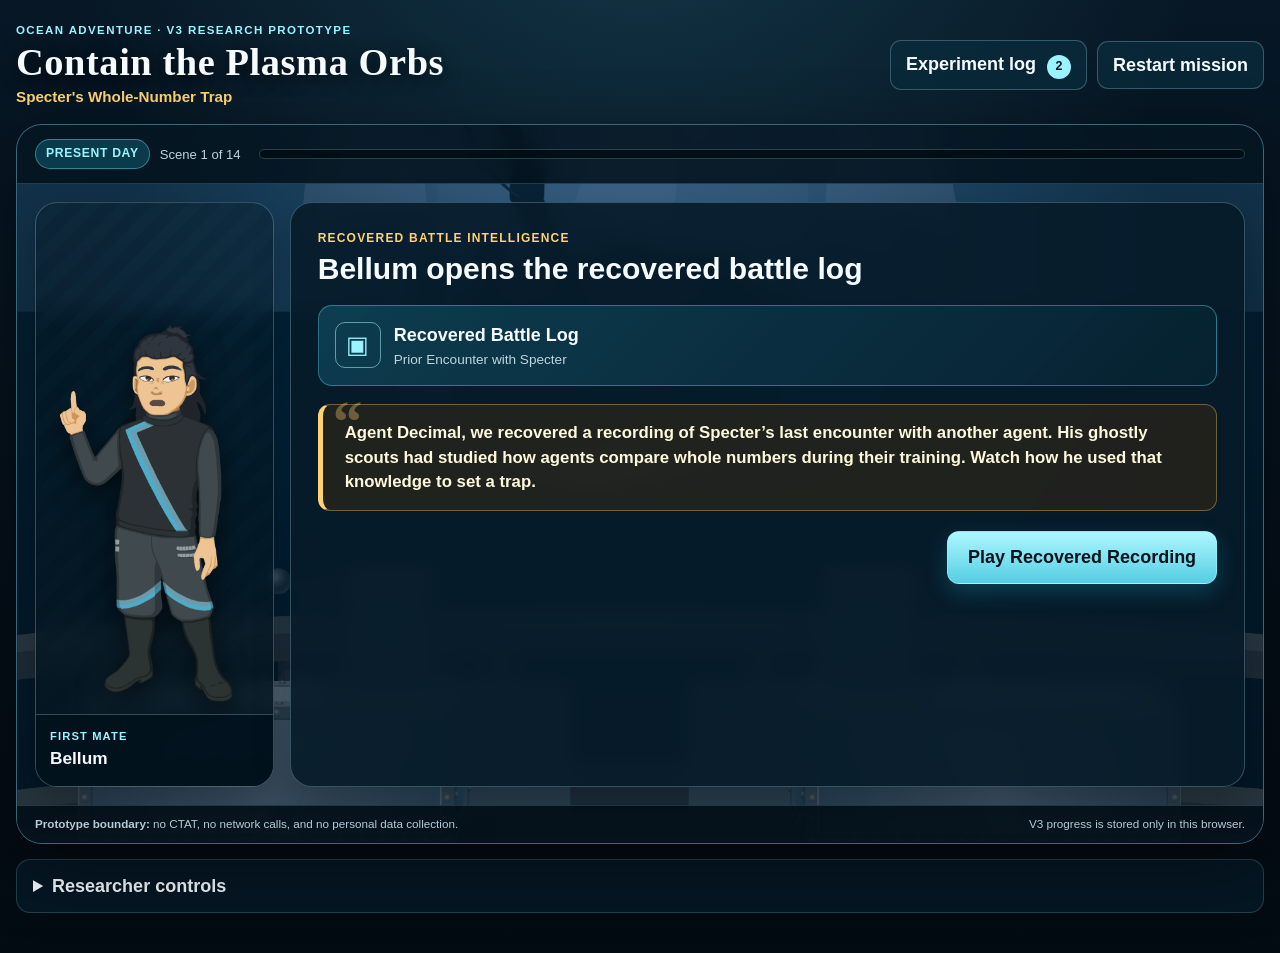
==== commit 94428b0e: "Bust cached V3 assets on Pages" ====
--- a/index.html
+++ b/index.html
@@ -7,8 +7,8 @@
   <meta name="description" content="A CTAT-free Ocean Adventure V3 research prototype for repairing deceptive overgeneralization in decimal comparison.">
   <title>Ocean Adventure — Specter’s Whole-Number Trap · V3</title>
   <link rel="icon" type="image/png" href="assets/bellum-headshot.png">
-  <link rel="stylesheet" href="styles.css">
-  <script defer src="app.js"></script>
+  <link rel="stylesheet" href="styles.css?v=20260728b">
+  <script defer src="app.js?v=20260728b"></script>
 </head>
 <body>
   <a class="skip-link" href="#mission-frame">Skip to the mission</a>
--- a/styles.css
+++ b/styles.css
@@ -1686,65 +1686,6 @@
   box-shadow: inset 0 0 32px rgba(124, 226, 162, 0.18), 0 0 0 3px rgba(124, 226, 162, 0.1);
 }
 
-.mission-controls-preview {
-  display: grid;
-  grid-template-columns: minmax(180px, 1.25fr) repeat(3, minmax(90px, 0.7fr));
-  gap: 8px;
-  margin-top: 18px;
-  padding: 13px;
-  border: 1px solid rgba(151, 223, 239, 0.32);
-  border-radius: 14px;
-  background: rgba(4, 29, 43, 0.8);
-}
-
-.mission-controls-preview > div {
-  display: grid;
-  grid-template-columns: 16px 1fr;
-  column-gap: 8px;
-  align-items: center;
-}
-
-.mission-controls-preview small {
-  grid-column: 2;
-  color: var(--muted);
-  font-size: 0.65rem;
-  letter-spacing: 0.06em;
-}
-
-.control-light {
-  grid-row: 1 / 3;
-  width: 12px;
-  height: 12px;
-  border: 2px solid currentColor;
-  border-radius: 50%;
-  color: var(--muted);
-  background: transparent;
-}
-
-.mission-controls-preview.active .control-light {
-  color: var(--green);
-  background: var(--green);
-  box-shadow: 0 0 12px rgba(124, 226, 162, 0.7);
-}
-
-.mission-controls-preview button {
-  min-height: 46px;
-  padding: 8px;
-  border: 1px solid rgba(151, 223, 239, 0.36);
-  border-radius: 9px;
-  color: var(--ink);
-  background: rgba(14, 69, 89, 0.78);
-  font-weight: 800;
-}
-
-.mission-controls-preview.active button:disabled {
-  opacity: 0.78;
-}
-
-.mission-controls-preview.inactive {
-  opacity: 0.7;
-}
-
 .alignment-workbench,
 .proof-workbench {
   margin-top: 18px;
@@ -2222,9 +2163,6 @@
     grid-template-columns: 135px minmax(0, 1fr);
   }
 
-  .mission-controls-preview {
-    grid-template-columns: 1fr repeat(3, minmax(80px, 0.7fr));
-  }
 }
 
 @media (max-width: 720px) {
@@ -2235,10 +2173,6 @@
   .archive-banner {
     align-items: flex-start;
     flex-direction: column;
-  }
-
-  .mission-controls-preview {
-    grid-template-columns: 1fr;
   }
 
   .horizontal-readings {
